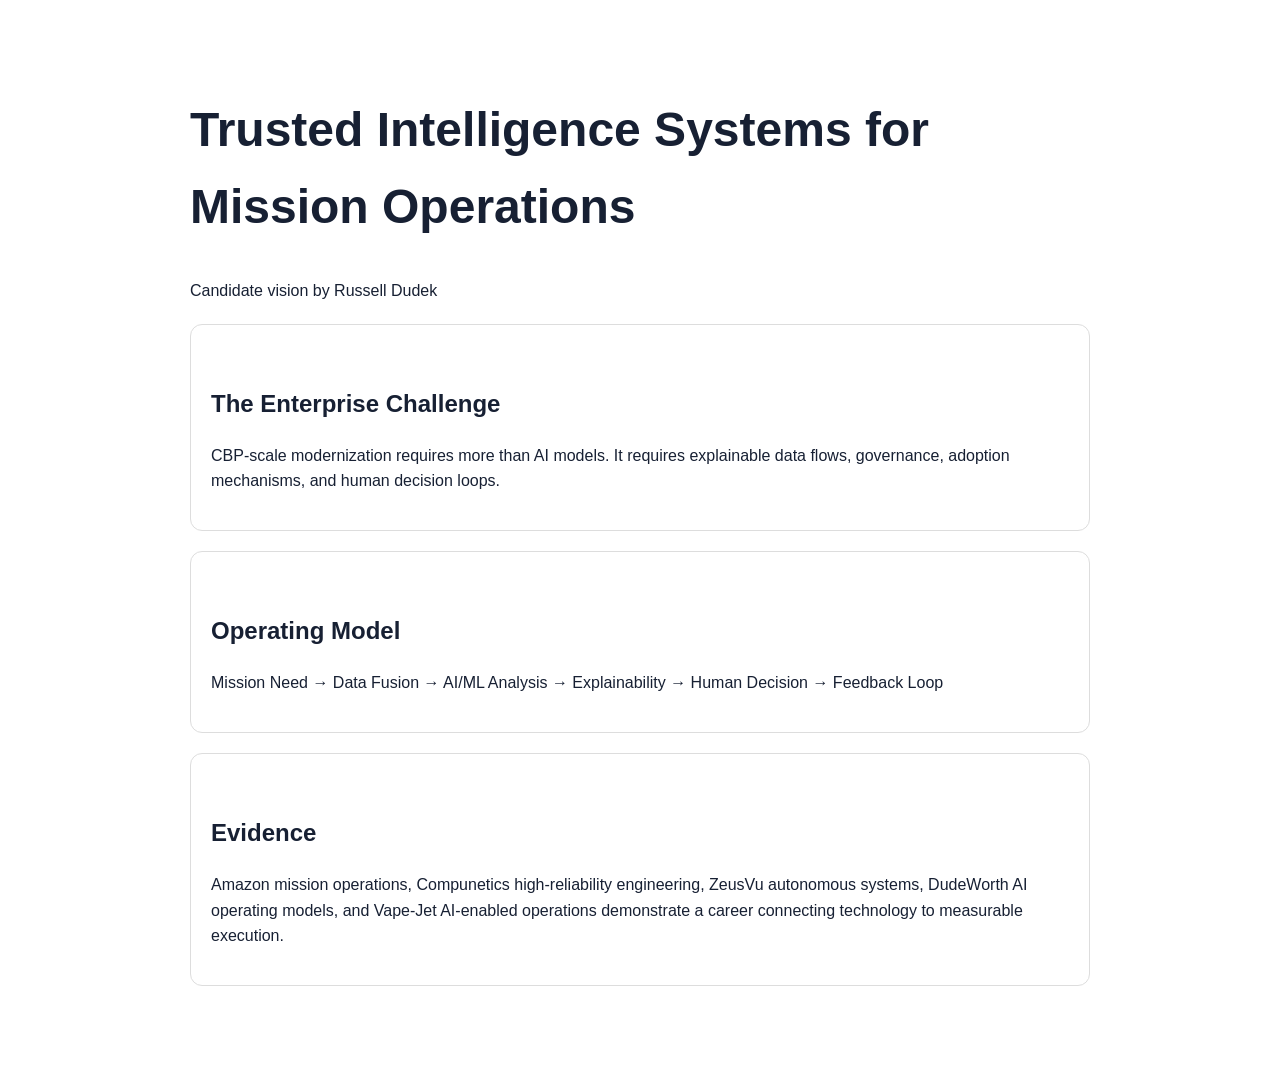
==== index.html @ 1bbe3bf8 "Add initial GDIT candidate vision page" ====
<!doctype html>
<html lang="en">
<head>
<meta charset="utf-8">
<meta name="viewport" content="width=device-width, initial-scale=1">
<title>Russell Dudek | Enterprise Service Lead Candidate Vision</title>
<style>body{font-family:Arial,sans-serif;max-width:900px;margin:40px auto;padding:20px;line-height:1.6;color:#172033}h1{font-size:3rem}h2{margin-top:40px}.card{padding:20px;border:1px solid #ddd;border-radius:12px;margin:20px 0}</style>
</head>
<body>
<h1>Trusted Intelligence Systems for Mission Operations</h1>
<p>Candidate vision by Russell Dudek</p>
<div class="card"><h2>The Enterprise Challenge</h2><p>CBP-scale modernization requires more than AI models. It requires explainable data flows, governance, adoption mechanisms, and human decision loops.</p></div>
<div class="card"><h2>Operating Model</h2><p>Mission Need → Data Fusion → AI/ML Analysis → Explainability → Human Decision → Feedback Loop</p></div>
<div class="card"><h2>Evidence</h2><p>Amazon mission operations, Compunetics high-reliability engineering, ZeusVu autonomous systems, DudeWorth AI operating models, and Vape-Jet AI-enabled operations demonstrate a career connecting technology to measurable execution.</p></div>
</body>
</html>
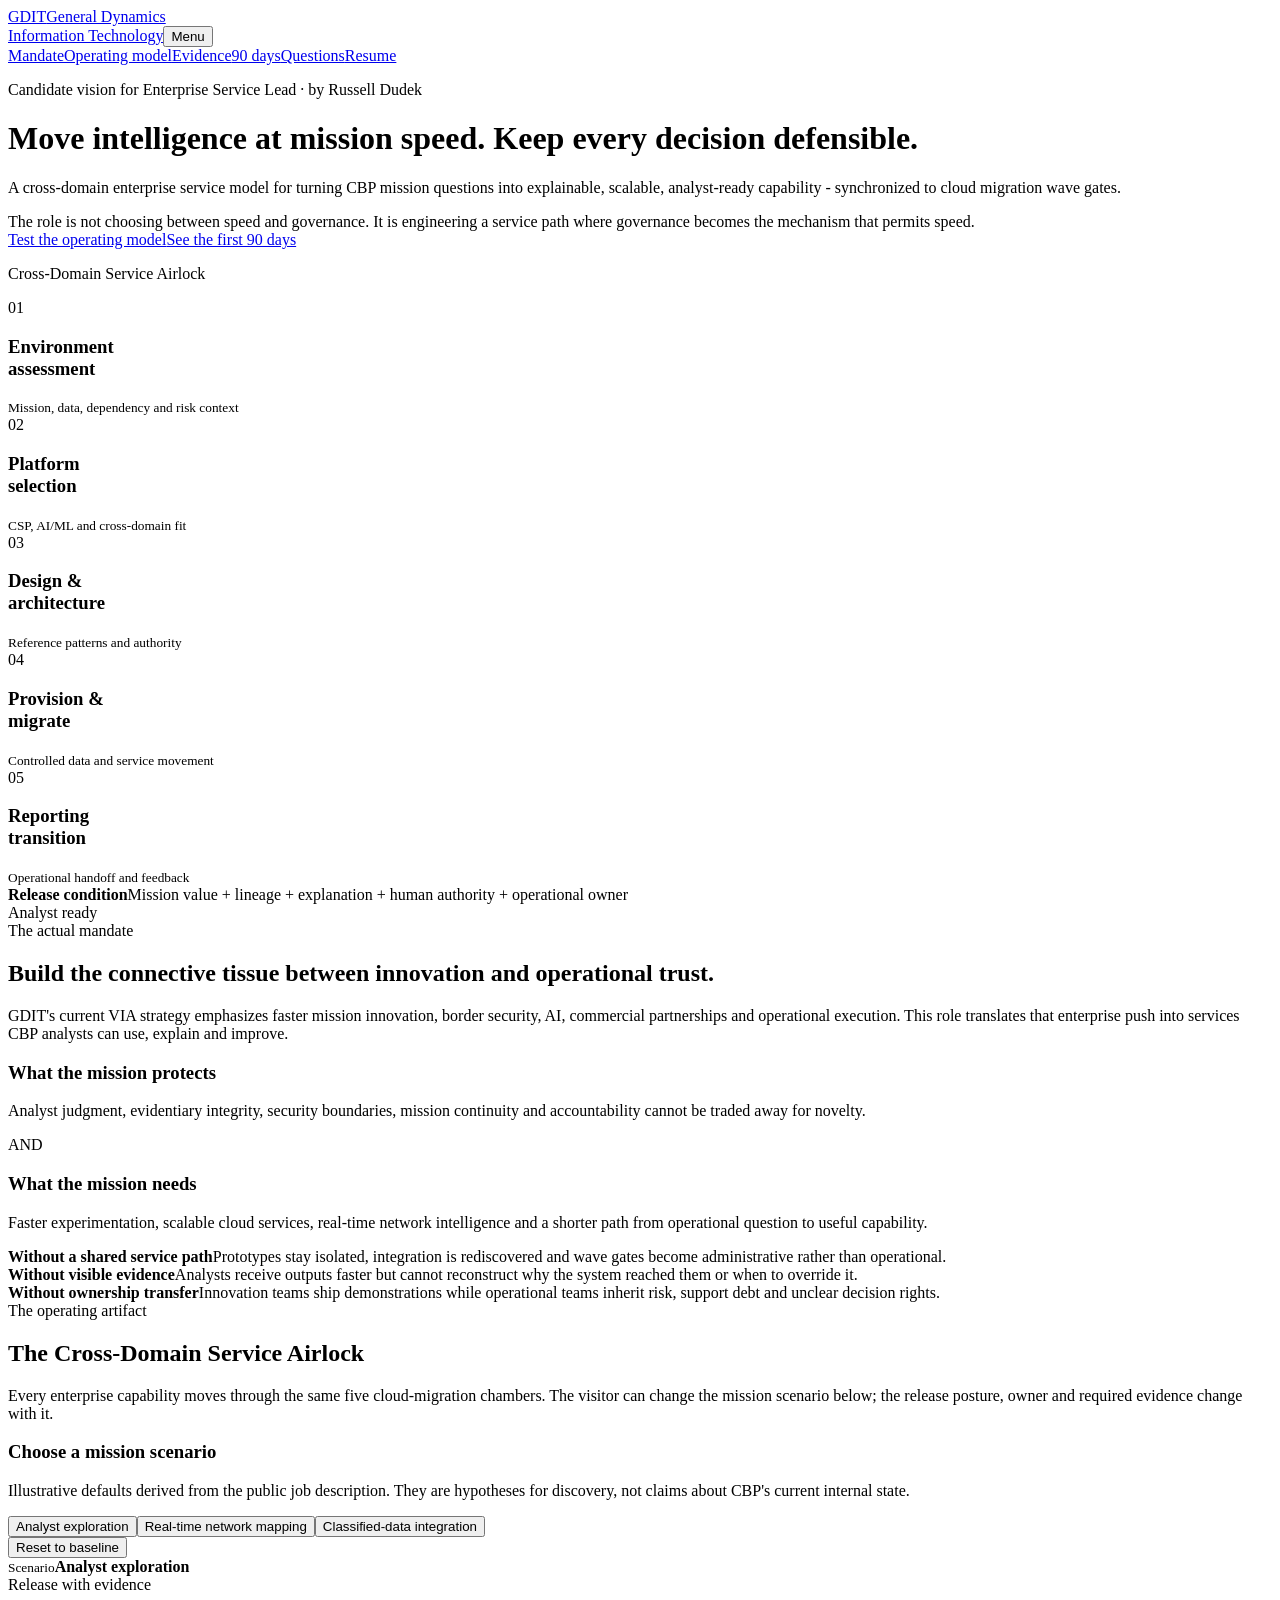
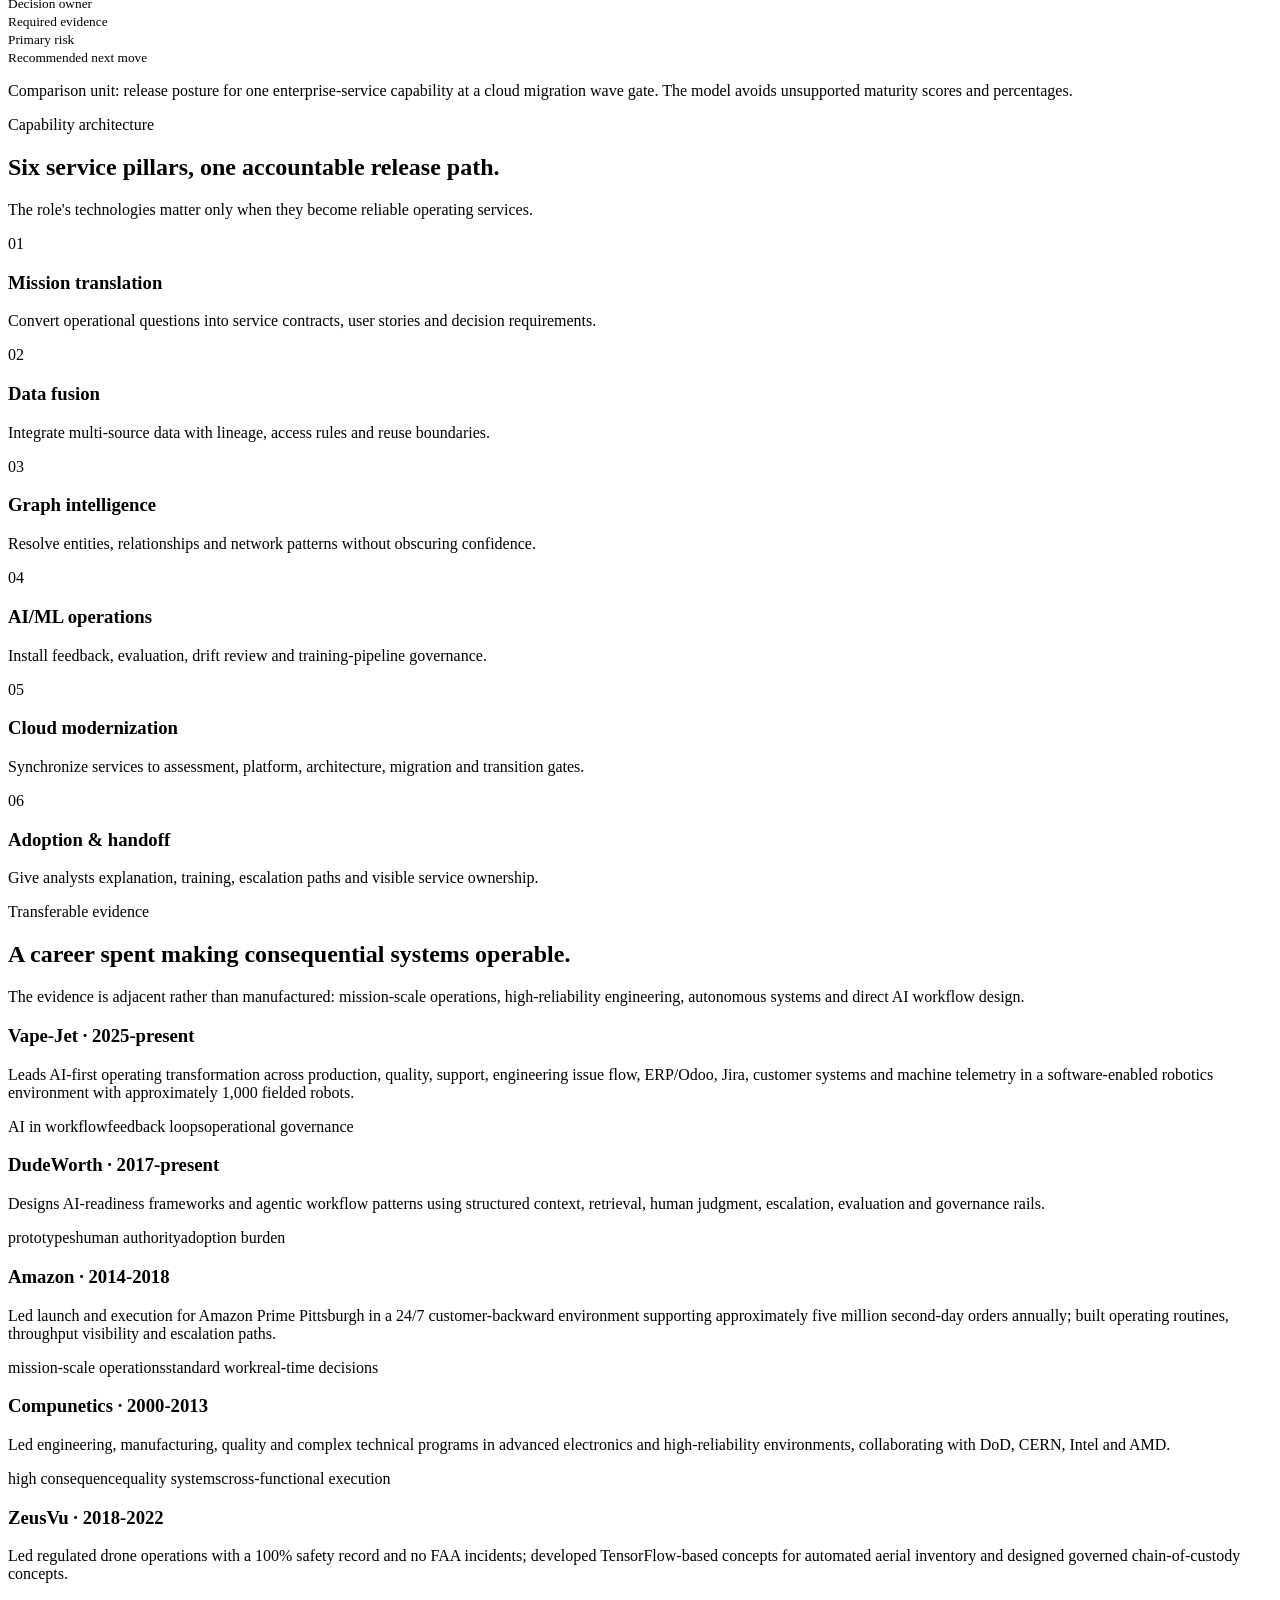
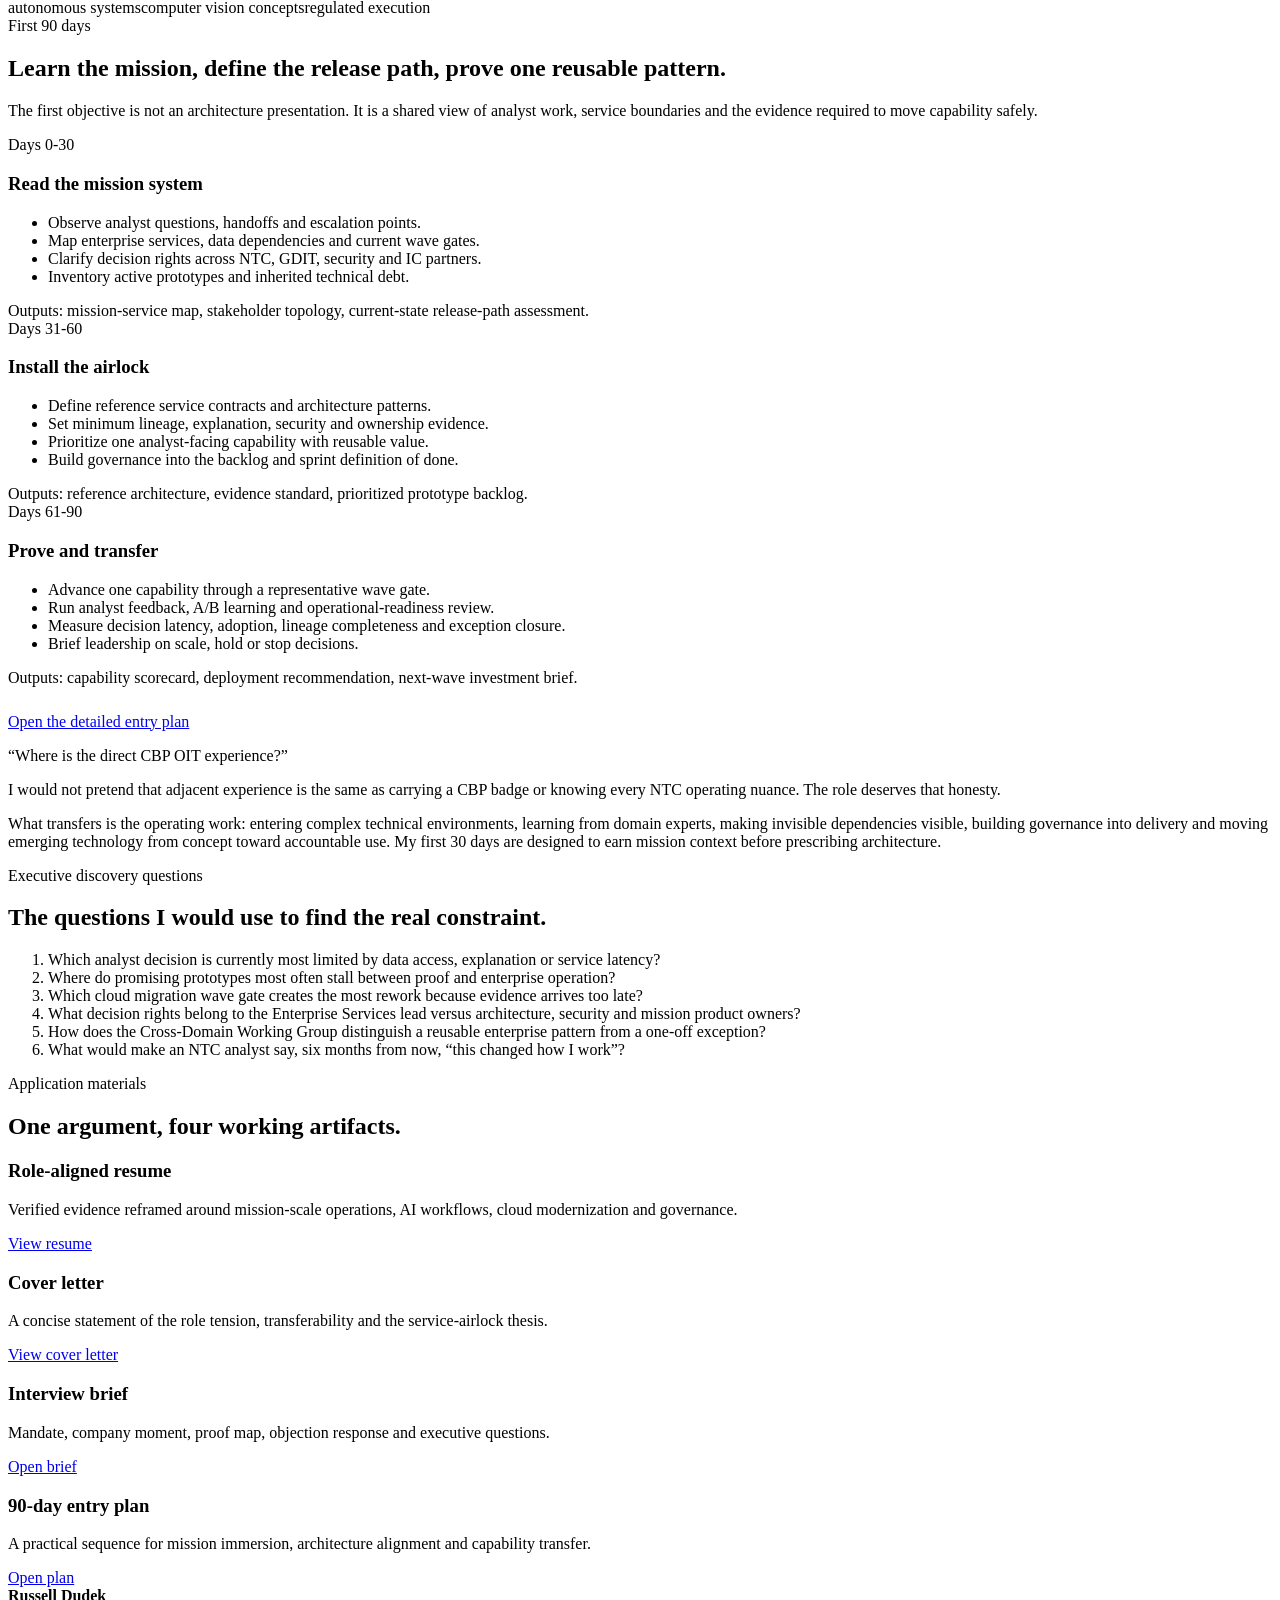
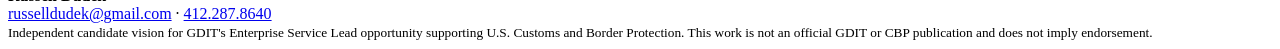
==== commit 5809a465: "Replace placeholder with complete GDIT candidate vision" ====
--- a/index.html
+++ b/index.html
@@ -1,16 +1,13 @@
-<!doctype html>
-<html lang="en">
-<head>
-<meta charset="utf-8">
-<meta name="viewport" content="width=device-width, initial-scale=1">
-<title>Russell Dudek | Enterprise Service Lead Candidate Vision</title>
-<style>body{font-family:Arial,sans-serif;max-width:900px;margin:40px auto;padding:20px;line-height:1.6;color:#172033}h1{font-size:3rem}h2{margin-top:40px}.card{padding:20px;border:1px solid #ddd;border-radius:12px;margin:20px 0}</style>
-</head>
-<body>
-<h1>Trusted Intelligence Systems for Mission Operations</h1>
-<p>Candidate vision by Russell Dudek</p>
-<div class="card"><h2>The Enterprise Challenge</h2><p>CBP-scale modernization requires more than AI models. It requires explainable data flows, governance, adoption mechanisms, and human decision loops.</p></div>
-<div class="card"><h2>Operating Model</h2><p>Mission Need → Data Fusion → AI/ML Analysis → Explainability → Human Decision → Feedback Loop</p></div>
-<div class="card"><h2>Evidence</h2><p>Amazon mission operations, Compunetics high-reliability engineering, ZeusVu autonomous systems, DudeWorth AI operating models, and Vape-Jet AI-enabled operations demonstrate a career connecting technology to measurable execution.</p></div>
-</body>
-</html>
+<!doctype html><html lang="en"><head><meta charset="utf-8"><meta name="viewport" content="width=device-width,initial-scale=1"><meta name="description" content="Russell Dudek's independent candidate vision for GDIT Enterprise Service Lead supporting CBP."><title>Russell Dudek | GDIT Enterprise Service Lead Candidate Vision</title><link rel="stylesheet" href="styles.css"></head><body><nav class="site-nav"><div class="wrap nav-inner"><a class="employer-lockup" href="index.html" aria-label="GDIT Enterprise Service Lead candidate vision home"><span class="gdit-word" aria-hidden="true">GDIT</span><span class="lockup-copy">General Dynamics<br>Information Technology</span></a><button class="menu-button" aria-expanded="false" aria-label="Open navigation">Menu</button><div class="nav-links"><a href="#mandate">Mandate</a><a href="#model">Operating model</a><a href="#evidence">Evidence</a><a href="#entry">90 days</a><a href="#questions">Questions</a><a class="nav-cta" href="resume.html">Resume</a></div></div></nav>
+<header class="hero"><div class="wrap hero-grid"><div><p class="identity-note">Candidate vision for Enterprise Service Lead · by Russell Dudek</p><h1>Move intelligence at <span>mission speed.</span> Keep every decision defensible.</h1><p class="hero-deck">A cross-domain enterprise service model for turning CBP mission questions into explainable, scalable, analyst-ready capability - synchronized to cloud migration wave gates.</p><div class="tension">The role is not choosing between speed and governance. It is engineering a service path where governance becomes the mechanism that permits speed.</div><div class="hero-actions"><a class="button primary" href="#model">Test the operating model</a><a class="button ghost" href="#entry">See the first 90 days</a></div></div>
+<div class="airlock" aria-label="Animated Cross-Domain Service Airlock"><p class="airlock-title">Cross-Domain Service Airlock</p><div class="chambers"><article class="chamber"><span class="chamber-num">01</span><h3>Environment<br>assessment</h3><small>Mission, data, dependency and risk context</small></article><article class="chamber"><span class="chamber-num">02</span><h3>Platform<br>selection</h3><small>CSP, AI/ML and cross-domain fit</small></article><article class="chamber active"><span class="chamber-num">03</span><h3>Design &<br>architecture</h3><small>Reference patterns and authority</small></article><article class="chamber"><span class="chamber-num">04</span><h3>Provision &<br>migrate</h3><small>Controlled data and service movement</small></article><article class="chamber"><span class="chamber-num">05</span><h3>Reporting<br>transition</h3><small>Operational handoff and feedback</small></article></div><div class="service-capsule" aria-hidden="true"></div><div class="airlock-readout"><div class="readout-main"><strong>Release condition</strong><span>Mission value + lineage + explanation + human authority + operational owner</span></div><div class="seal">Analyst ready</div></div></div></div></header>
+<main>
+<section id="mandate" class="section"><div class="wrap"><div class="section-head"><div class="section-label">The actual mandate</div><div><h2>Build the connective tissue between innovation and operational trust.</h2><p class="section-intro">GDIT's current VIA strategy emphasizes faster mission innovation, border security, AI, commercial partnerships and operational execution. This role translates that enterprise push into services CBP analysts can use, explain and improve.</p></div></div><div class="tension-field"><article class="tension-side"><h3>What the mission protects</h3><p>Analyst judgment, evidentiary integrity, security boundaries, mission continuity and accountability cannot be traded away for novelty.</p></article><div class="tension-center"><span>AND</span></div><article class="tension-side"><h3>What the mission needs</h3><p>Faster experimentation, scalable cloud services, real-time network intelligence and a shorter path from operational question to useful capability.</p></article></div><div class="cost-strip"><article><strong>Without a shared service path</strong>Prototypes stay isolated, integration is rediscovered and wave gates become administrative rather than operational.</article><article><strong>Without visible evidence</strong>Analysts receive outputs faster but cannot reconstruct why the system reached them or when to override it.</article><article><strong>Without ownership transfer</strong>Innovation teams ship demonstrations while operational teams inherit risk, support debt and unclear decision rights.</article></div></div></section>
+<section id="model" class="section dark"><div class="wrap"><div class="section-head"><div class="section-label">The operating artifact</div><div><h2>The Cross-Domain Service Airlock</h2><p class="section-intro">Every enterprise capability moves through the same five cloud-migration chambers. The visitor can change the mission scenario below; the release posture, owner and required evidence change with it.</p></div></div><div class="simulator"><aside class="scenario-panel"><h3>Choose a mission scenario</h3><p>Illustrative defaults derived from the public job description. They are hypotheses for discovery, not claims about CBP's current internal state.</p><div class="scenario-buttons"><button class="scenario-button" data-scenario="analyst" aria-pressed="true">Analyst exploration</button><button class="scenario-button" data-scenario="mapping" aria-pressed="false">Real-time network mapping</button><button class="scenario-button" data-scenario="classified" aria-pressed="false">Classified-data integration</button></div><button id="reset-scenario" class="reset">Reset to baseline</button></aside><div class="sim-output" aria-live="polite"><div class="output-top"><div><small>Scenario</small><strong id="scenario-label">Analyst exploration</strong></div><div id="output-state" class="output-state">Release with evidence</div></div><div class="output-grid"><div class="output-cell"><small>Decision owner</small><strong id="owner"></strong></div><div class="output-cell"><small>Required evidence</small><strong id="evidence"></strong></div><div class="output-cell"><small>Primary risk</small><strong id="risk"></strong></div><div class="output-cell"><small>Recommended next move</small><strong id="next"></strong></div></div><p class="assumption">Comparison unit: release posture for one enterprise-service capability at a cloud migration wave gate. The model avoids unsupported maturity scores and percentages.</p></div></div></div></section>
+<section class="section"><div class="wrap"><div class="section-head"><div class="section-label">Capability architecture</div><div><h2>Six service pillars, one accountable release path.</h2><p class="section-intro">The role's technologies matter only when they become reliable operating services.</p></div></div><div class="pillar-river"><article class="pillar"><div class="pillar-index">01</div><h3>Mission translation</h3><p>Convert operational questions into service contracts, user stories and decision requirements.</p></article><article class="pillar"><div class="pillar-index">02</div><h3>Data fusion</h3><p>Integrate multi-source data with lineage, access rules and reuse boundaries.</p></article><article class="pillar"><div class="pillar-index">03</div><h3>Graph intelligence</h3><p>Resolve entities, relationships and network patterns without obscuring confidence.</p></article><article class="pillar"><div class="pillar-index">04</div><h3>AI/ML operations</h3><p>Install feedback, evaluation, drift review and training-pipeline governance.</p></article><article class="pillar"><div class="pillar-index">05</div><h3>Cloud modernization</h3><p>Synchronize services to assessment, platform, architecture, migration and transition gates.</p></article><article class="pillar"><div class="pillar-index">06</div><h3>Adoption & handoff</h3><p>Give analysts explanation, training, escalation paths and visible service ownership.</p></article></div></div></section>
+<section id="evidence" class="section dark"><div class="wrap"><div class="section-head"><div class="section-label">Transferable evidence</div><div><h2>A career spent making consequential systems operable.</h2><p class="section-intro">The evidence is adjacent rather than manufactured: mission-scale operations, high-reliability engineering, autonomous systems and direct AI workflow design.</p></div></div><div class="evidence-trail"><article class="evidence-item"><h3>Vape-Jet · 2025-present</h3><div><p>Leads AI-first operating transformation across production, quality, support, engineering issue flow, ERP/Odoo, Jira, customer systems and machine telemetry in a software-enabled robotics environment with approximately 1,000 fielded robots.</p><div class="proof-tags"><span>AI in workflow</span><span>feedback loops</span><span>operational governance</span></div></div></article><article class="evidence-item"><h3>DudeWorth · 2017-present</h3><div><p>Designs AI-readiness frameworks and agentic workflow patterns using structured context, retrieval, human judgment, escalation, evaluation and governance rails.</p><div class="proof-tags"><span>prototypes</span><span>human authority</span><span>adoption burden</span></div></div></article><article class="evidence-item"><h3>Amazon · 2014-2018</h3><div><p>Led launch and execution for Amazon Prime Pittsburgh in a 24/7 customer-backward environment supporting approximately five million second-day orders annually; built operating routines, throughput visibility and escalation paths.</p><div class="proof-tags"><span>mission-scale operations</span><span>standard work</span><span>real-time decisions</span></div></div></article><article class="evidence-item"><h3>Compunetics · 2000-2013</h3><div><p>Led engineering, manufacturing, quality and complex technical programs in advanced electronics and high-reliability environments, collaborating with DoD, CERN, Intel and AMD.</p><div class="proof-tags"><span>high consequence</span><span>quality systems</span><span>cross-functional execution</span></div></div></article><article class="evidence-item"><h3>ZeusVu · 2018-2022</h3><div><p>Led regulated drone operations with a 100% safety record and no FAA incidents; developed TensorFlow-based concepts for automated aerial inventory and designed governed chain-of-custody concepts.</p><div class="proof-tags"><span>autonomous systems</span><span>computer vision concepts</span><span>regulated execution</span></div></div></article></div></div></section>
+<section id="entry" class="section"><div class="wrap"><div class="section-head"><div class="section-label">First 90 days</div><div><h2>Learn the mission, define the release path, prove one reusable pattern.</h2><p class="section-intro">The first objective is not an architecture presentation. It is a shared view of analyst work, service boundaries and the evidence required to move capability safely.</p></div></div><div class="plan-track"><article class="plan-phase"><div class="days">Days 0-30</div><h3>Read the mission system</h3><ul><li>Observe analyst questions, handoffs and escalation points.</li><li>Map enterprise services, data dependencies and current wave gates.</li><li>Clarify decision rights across NTC, GDIT, security and IC partners.</li><li>Inventory active prototypes and inherited technical debt.</li></ul><footer>Outputs: mission-service map, stakeholder topology, current-state release-path assessment.</footer></article><article class="plan-phase"><div class="days">Days 31-60</div><h3>Install the airlock</h3><ul><li>Define reference service contracts and architecture patterns.</li><li>Set minimum lineage, explanation, security and ownership evidence.</li><li>Prioritize one analyst-facing capability with reusable value.</li><li>Build governance into the backlog and sprint definition of done.</li></ul><footer>Outputs: reference architecture, evidence standard, prioritized prototype backlog.</footer></article><article class="plan-phase"><div class="days">Days 61-90</div><h3>Prove and transfer</h3><ul><li>Advance one capability through a representative wave gate.</li><li>Run analyst feedback, A/B learning and operational-readiness review.</li><li>Measure decision latency, adoption, lineage completeness and exception closure.</li><li>Brief leadership on scale, hold or stop decisions.</li></ul><footer>Outputs: capability scorecard, deployment recommendation, next-wave investment brief.</footer></article></div><p style="margin-top:26px"><a class="button primary" href="90-day-plan.html">Open the detailed entry plan</a></p></div></section>
+<section class="section blue"><div class="wrap objection"><div class="objection-question">“Where is the direct CBP OIT experience?”</div><div class="objection-answer"><p>I would not pretend that adjacent experience is the same as carrying a CBP badge or knowing every NTC operating nuance. The role deserves that honesty.</p><p>What transfers is the operating work: entering complex technical environments, learning from domain experts, making invisible dependencies visible, building governance into delivery and moving emerging technology from concept toward accountable use. My first 30 days are designed to earn mission context before prescribing architecture.</p></div></div></section>
+<section id="questions" class="section dark"><div class="wrap"><div class="section-head"><div class="section-label">Executive discovery questions</div><div><h2>The questions I would use to find the real constraint.</h2></div></div><ol class="questions"><li>Which analyst decision is currently most limited by data access, explanation or service latency?</li><li>Where do promising prototypes most often stall between proof and enterprise operation?</li><li>Which cloud migration wave gate creates the most rework because evidence arrives too late?</li><li>What decision rights belong to the Enterprise Services lead versus architecture, security and mission product owners?</li><li>How does the Cross-Domain Working Group distinguish a reusable enterprise pattern from a one-off exception?</li><li>What would make an NTC analyst say, six months from now, “this changed how I work”?</li></ol></div></section>
+<section class="section"><div class="wrap"><div class="section-head"><div class="section-label">Application materials</div><div><h2>One argument, four working artifacts.</h2></div></div><div class="resources"><article class="resource"><h3>Role-aligned resume</h3><p>Verified evidence reframed around mission-scale operations, AI workflows, cloud modernization and governance.</p><a href="resume.html">View resume</a></article><article class="resource"><h3>Cover letter</h3><p>A concise statement of the role tension, transferability and the service-airlock thesis.</p><a href="cover-letter.html">View cover letter</a></article><article class="resource"><h3>Interview brief</h3><p>Mandate, company moment, proof map, objection response and executive questions.</p><a href="interview-brief.html">Open brief</a></article><article class="resource"><h3>90-day entry plan</h3><p>A practical sequence for mission immersion, architecture alignment and capability transfer.</p><a href="90-day-plan.html">Open plan</a></article></div></div></section>
+</main><footer class="footer"><div class="wrap footer-grid"><div><strong>Russell Dudek</strong><br><a href="mailto:russelldudek@gmail.com">russelldudek@gmail.com</a> · <a href="tel:+14122878640">412.287.8640</a></div><small>Independent candidate vision for GDIT's Enterprise Service Lead opportunity supporting U.S. Customs and Border Protection. This work is not an official GDIT or CBP publication and does not imply endorsement.</small></div></footer><script src="app.js"></script></body></html>
